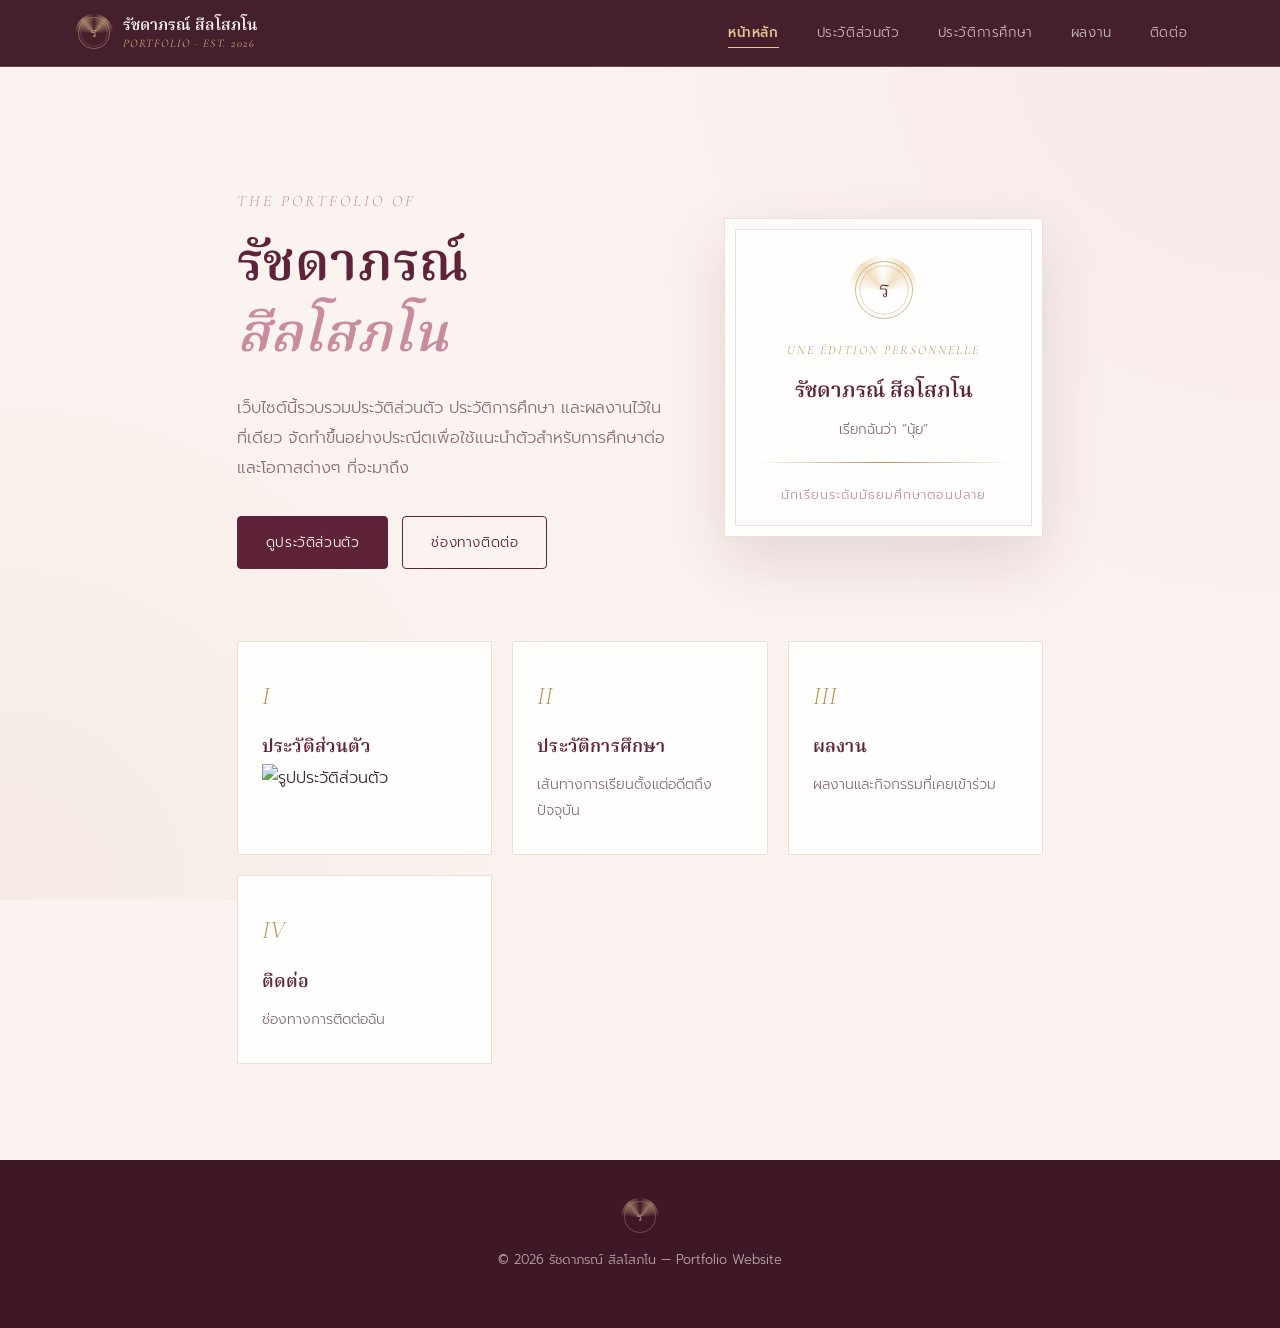
==== index.html @ cdd7ef82 "Update index.html" ====
<!DOCTYPE html>
<html lang="th">
<head>
<meta charset="UTF-8">
<meta name="viewport" content="width=device-width, initial-scale=1.0">
<title>Portfolio ของ รัชดาภรณ์ สีลโสภโน</title>
<link rel="stylesheet" href="style.css">
</head>
<body>

<nav class="topnav">
  <div class="brand">
    <span class="crest brand-crest">
      <svg viewBox="0 0 100 100" width="34" height="34" aria-hidden="true">
        <circle cx="50" cy="50" r="46" fill="none" stroke="var(--gold-light)" stroke-width="1.2"/>
        <circle cx="50" cy="50" r="39" fill="none" stroke="var(--gold-light)" stroke-width="0.6"/>
        <text x="50" y="61" text-anchor="middle" font-family="'Noto Serif Thai', serif" font-size="36" fill="var(--gold-light)">ร</text>
      </svg>
    </span>
    <span class="brand-text">
      <span class="brand-name">รัชดาภรณ์ สีลโสภโน</span>
      <span class="brand-sub">Portfolio · Est. 2026</span>
    </span>
  </div>
  <button class="nav-toggle" aria-label="เปิดเมนู">&#9776;</button>
  <ul class="navlinks">
    <li><a href="index.html" aria-current="page">หน้าหลัก</a></li>
    <li><a href="personal.html">ประวัติส่วนตัว</a></li>
    <li><a href="education.html">ประวัติการศึกษา</a></li>
    <li><a href="activities.html">ผลงาน</a></li>
    <li><a href="contact.html">ติดต่อ</a></li>
  </ul>
</nav>

<main>
  <section class="hero">
    <div>
      <span class="hero-eyebrow reveal">The Portfolio of</span>
      <h1 class="reveal" style="animation-delay:.08s">รัชดาภรณ์<br><span class="accent">สีลโสภโน</span></h1>
      <p class="lede reveal" style="animation-delay:.16s">
        เว็บไซต์นี้รวบรวมประวัติส่วนตัว ประวัติการศึกษา และผลงานไว้ในที่เดียว
        จัดทำขึ้นอย่างประณีตเพื่อใช้แนะนำตัวสำหรับการศึกษาต่อและโอกาสต่างๆ ที่จะมาถึง
      </p>
      <div class="hero-cta reveal" style="animation-delay:.24s">
        <a href="personal.html" class="btn btn-solid">ดูประวัติส่วนตัว</a>
        <a href="contact.html" class="btn btn-ghost">ช่องทางติดต่อ</a>
      </div>
    </div>

    <div class="nameplate reveal" style="animation-delay:.3s">
      <span class="crest" style="width:62px;height:62px;">
        <svg viewBox="0 0 100 100" width="62" height="62" aria-hidden="true">
          <circle cx="50" cy="50" r="46" fill="none" stroke="var(--gold)" stroke-width="1"/>
          <circle cx="50" cy="50" r="39" fill="none" stroke="var(--gold)" stroke-width="0.6"/>
          <text x="50" y="61" text-anchor="middle" font-family="'Noto Serif Thai', serif" font-size="36" fill="var(--wine)">ร</text>
        </svg>
      </span>
      <div class="np-caption">une édition personnelle</div>
      <div class="np-name">รัชดาภรณ์ สีลโสภโน</div>
      <div class="np-nick">เรียกฉันว่า “นุ้ย”</div>
      <hr>
      <div class="np-role">นักเรียนระดับมัธยมศึกษาตอนปลาย</div>
    </div>
  </section>

  <section>
    <div class="grid-links">
      <a class="link-card" href="personal.html">
        <span class="numeral">I</span>
        <h3>ประวัติส่วนตัว</h3>
<img src="images/รูปปกจ้า.jpg" alt="รูปประวัติส่วนตัว" width="200">
      </a>
      <a class="link-card" href="education.html">
        <span class="numeral">II</span>
        <h3>ประวัติการศึกษา</h3>
        <p>เส้นทางการเรียนตั้งแต่อดีตถึงปัจจุบัน</p>
      </a>
      <a class="link-card" href="activities.html">
        <span class="numeral">III</span>
        <h3>ผลงาน</h3>
        <p>ผลงานและกิจกรรมที่เคยเข้าร่วม</p>
      </a>
      <a class="link-card" href="contact.html">
        <span class="numeral">IV</span>
        <h3>ติดต่อ</h3>
        <p>ช่องทางการติดต่อฉัน</p>
      </a>
    </div>
  </section>
</main>

<footer>
  <span class="crest">
    <svg viewBox="0 0 100 100" width="34" height="34" aria-hidden="true">
      <circle cx="50" cy="50" r="46" fill="none" stroke="var(--gold-light)" stroke-width="1"/>
      <text x="50" y="61" text-anchor="middle" font-family="'Noto Serif Thai', serif" font-size="34" fill="var(--gold-light)">ร</text>
    </svg>
  </span>
  &copy; 2026 รัชดาภรณ์ สีลโสภโน — Portfolio Website
</footer>

<script src="script.js"></script>
</body>
</html>
---- style.css ----
@import url('https://fonts.googleapis.com/css2?family=Noto+Serif+Thai:wght@400;500;600;700&family=Prompt:wght@200;300;400;500;600&family=Cormorant+Garamond:ital@0;1&display=swap');

/* ==========================================================================
   รัชดาภรณ์ สีลโสภโน — Portfolio
   Direction: จริงจัง หรูหรา มินิมอล โทนชมพูเจ้าหญิง (blush / wine / antique gold)
   ========================================================================== */

:root {
  --blush:      #FBF3F0;   /* พื้นหลังหลัก ไอวอรี่อมชมพู */
  --paper:      #FFFEFC;   /* พื้นผิวการ์ด */
  --rose:       #C98BA0;   /* ชมพูฝุ่น — accent รอง */
  --rose-soft:  #F1DCE2;   /* ชมพูอ่อนมาก — เส้นขอบ/พื้นรอง */
  --wine:       #5E2338;   /* ไวน์เข้ม — หัวเรื่อง/ปุ่มหลัก */
  --wine-deep:  #3E1826;   /* ไวน์เข้มสุด — nav / footer */
  --gold:       #B9905A;   /* ทองโบราณ — เส้นบาง/กรอบ */
  --gold-light: #E4C793;   /* ทองอ่อน — ไฮไลต์ */
  --ink:        #3A2830;   /* ตัวอักษรหลัก */
  --ink-soft:   #8A6E77;   /* ตัวอักษรรอง */
  --line:       rgba(185, 144, 90, 0.28);
  --shadow:     rgba(94, 35, 56, 0.14);
  --radius:     4px;
  --radius-lg:  2px;
  --ease:       cubic-bezier(0.22, 1, 0.36, 1);
}

* { box-sizing: border-box; }

html { scroll-behavior: smooth; }

body {
  margin: 0;
  background: var(--blush);
  background-image:
    radial-gradient(circle at 100% 0%, rgba(201, 139, 160, 0.10), transparent 45%),
    radial-gradient(circle at 0% 100%, rgba(185, 144, 90, 0.08), transparent 40%);
  background-attachment: fixed;
  color: var(--ink);
  font-family: 'Prompt', sans-serif;
  font-weight: 300;
  font-size: 16px;
  line-height: 1.85;
  -webkit-font-smoothing: antialiased;
}

h1, h2, h3, .display {
  font-family: 'Noto Serif Thai', serif;
  font-weight: 600;
  color: var(--wine);
  margin: 0;
  letter-spacing: 0.2px;
}

a { color: inherit; text-decoration: none; }

::selection { background: var(--rose); color: #fff; }

/* ---------- utility: reveal-on-load ---------- */
.reveal {
  opacity: 0;
  transform: translateY(14px);
  animation: revealUp 0.9s var(--ease) forwards;
}
@keyframes revealUp {
  to { opacity: 1; transform: translateY(0); }
}

/* ---------- Crest — the signature mark ---------- */
.crest {
  position: relative;
  display: inline-flex;
  align-items: center;
  justify-content: center;
  flex-shrink: 0;
}

.crest svg { position: relative; z-index: 2; display: block; }

.crest::before {
  content: '';
  position: absolute;
  inset: -6%;
  border-radius: 50%;
  background: conic-gradient(from 0deg, transparent 0deg, var(--gold-light) 40deg, transparent 90deg, transparent 270deg, var(--gold-light) 320deg, transparent 360deg);
  animation: crestSweep 7s linear infinite;
  opacity: 0.55;
  z-index: 1;
}

@keyframes crestSweep {
  to { transform: rotate(360deg); }
}

/* ---------- Top navigation ---------- */
.topnav {
  position: sticky;
  top: 0;
  z-index: 60;
  display: flex;
  align-items: center;
  justify-content: space-between;
  padding: 16px 6vw;
  background: rgba(62, 24, 38, 0.97);
  backdrop-filter: blur(6px);
  border-bottom: 1px solid rgba(228, 199, 147, 0.25);
}

.brand {
  display: flex;
  align-items: center;
  gap: 12px;
  color: #F6E9EC;
}

.brand-crest { width: 34px; height: 34px; }

.brand-text { display: flex; flex-direction: column; line-height: 1.25; }
.brand-name  { font-family: 'Noto Serif Thai', serif; font-size: 0.98rem; font-weight: 600; color: #FBF3F0; }
.brand-sub   { font-family: 'Cormorant Garamond', serif; font-style: italic; font-size: 0.72rem; letter-spacing: 1.5px; color: var(--gold-light); text-transform: uppercase; }

.navlinks {
  display: flex;
  gap: 6px;
  list-style: none;
  margin: 0;
  padding: 0;
}

.navlinks a {
  position: relative;
  padding: 8px 16px;
  font-size: 0.83rem;
  letter-spacing: 0.6px;
  color: rgba(251, 243, 240, 0.72);
  transition: color 0.25s var(--ease);
}

.navlinks a::after {
  content: '';
  position: absolute;
  left: 16px;
  right: 16px;
  bottom: 3px;
  height: 1px;
  background: var(--gold-light);
  transform: scaleX(0);
  transform-origin: left;
  transition: transform 0.3s var(--ease);
}

.navlinks a:hover { color: #fff; }
.navlinks a:hover::after { transform: scaleX(1); }

.navlinks a[aria-current="page"] { color: var(--gold-light); font-weight: 500; }
.navlinks a[aria-current="page"]::after { transform: scaleX(1); }

.nav-toggle {
  display: none;
  background: none;
  border: 1px solid rgba(228, 199, 147, 0.4);
  color: var(--gold-light);
  font-size: 1.2rem;
  line-height: 1;
  padding: 8px 12px;
  border-radius: var(--radius);
  cursor: pointer;
}

@media (max-width: 780px) {
  .nav-toggle { display: block; }
  .navlinks {
    position: absolute;
    top: 100%;
    left: 0;
    right: 0;
    flex-direction: column;
    background: var(--wine-deep);
    padding: 8px 6vw 18px;
    display: none;
    gap: 2px;
    border-bottom: 1px solid rgba(228, 199, 147, 0.25);
  }
  .navlinks.open { display: flex; }
  .navlinks a { padding: 13px 6px; }
  .navlinks a::after { left: 6px; right: 6px; }
}

/* ---------- Page shell ---------- */
main {
  max-width: 960px;
  margin: 0 auto;
  padding: 64px 6vw 96px;
}

.page-header {
  margin-bottom: 48px;
  display: flex;
  flex-direction: column;
  gap: 10px;
}

.eyebrow {
  font-family: 'Cormorant Garamond', serif;
  font-style: italic;
  font-size: 0.95rem;
  letter-spacing: 2px;
  color: var(--rose);
}

.page-header h1 { font-size: clamp(1.9rem, 4vw, 2.6rem); }

.rule {
  display: flex;
  align-items: center;
  gap: 14px;
  margin-top: 6px;
}
.rule::before, .rule::after {
  content: '';
  flex: 1;
  height: 1px;
  background: linear-gradient(90deg, var(--gold), transparent);
}
.rule::after { background: linear-gradient(270deg, var(--gold), transparent); }
.rule span {
  width: 6px; height: 6px;
  background: var(--gold);
  transform: rotate(45deg);
  flex-shrink: 0;
}

/* ---------- Hero (index) ---------- */
.hero {
  display: grid;
  grid-template-columns: 1.15fr 0.85fr;
  gap: 56px;
  align-items: center;
  padding: 56px 0 64px;
}

@media (max-width: 800px) {
  .hero { grid-template-columns: 1fr; padding-top: 36px; }
}

.hero-eyebrow {
  font-family: 'Cormorant Garamond', serif;
  font-style: italic;
  font-size: 1rem;
  letter-spacing: 3px;
  color: var(--rose);
  text-transform: uppercase;
  display: inline-block;
}

.hero h1 {
  font-size: clamp(2.2rem, 5vw, 3.3rem);
  line-height: 1.35;
  margin-top: 14px;
}

.hero .accent { color: var(--rose); font-style: italic; font-family: 'Noto Serif Thai', serif; }

.hero p.lede {
  color: var(--ink-soft);
  font-size: 1.02rem;
  margin-top: 20px;
  max-width: 48ch;
  font-weight: 300;
}

.hero-cta {
  margin-top: 32px;
  display: flex;
  gap: 14px;
  flex-wrap: wrap;
}

.btn {
  font-family: 'Prompt', sans-serif;
  font-size: 0.85rem;
  letter-spacing: 0.6px;
  padding: 13px 28px;
  border-radius: var(--radius);
  border: 1px solid var(--wine);
  transition: transform 0.25s var(--ease), background 0.25s var(--ease), color 0.25s var(--ease), box-shadow 0.25s var(--ease);
  display: inline-block;
}

.btn-solid { background: var(--wine); color: #FBF3F0; }
.btn-solid:hover { background: var(--wine-deep); transform: translateY(-2px); box-shadow: 0 10px 24px var(--shadow); }

.btn-ghost { color: var(--wine); }
.btn-ghost:hover { background: var(--wine); color: #FBF3F0; transform: translateY(-2px); }

/* ---------- Nameplate card (hero, index) ---------- */
.nameplate {
  position: relative;
  background: var(--paper);
  border: 1px solid var(--line);
  padding: 40px 30px 30px;
  text-align: center;
  box-shadow: 0 26px 60px var(--shadow);
}

.nameplate::before {
  content: '';
  position: absolute;
  inset: 10px;
  border: 1px solid var(--rose-soft);
  pointer-events: none;
}

.nameplate .crest { width: 62px; height: 62px; margin-bottom: 18px; }

.nameplate .np-caption {
  font-family: 'Cormorant Garamond', serif;
  font-style: italic;
  font-size: 0.78rem;
  letter-spacing: 2px;
  color: var(--gold);
  text-transform: uppercase;
}

.nameplate .np-name {
  font-family: 'Noto Serif Thai', serif;
  font-size: 1.3rem;
  font-weight: 600;
  color: var(--wine);
  margin-top: 10px;
}

.nameplate .np-nick {
  font-size: 0.85rem;
  color: var(--ink-soft);
  margin-top: 6px;
}

.nameplate hr {
  border: none;
  height: 1px;
  background: linear-gradient(90deg, transparent, var(--gold), transparent);
  margin: 20px 0;
}

.nameplate .np-role {
  font-size: 0.78rem;
  letter-spacing: 1px;
  color: var(--rose);
}

/* ---------- Edition cards (index nav grid) ---------- */
.grid-links {
  display: grid;
  grid-template-columns: repeat(auto-fit, minmax(200px, 1fr));
  gap: 20px;
  margin-top: 8px;
}

.link-card {
  position: relative;
  background: var(--paper);
  border: 1px solid var(--line);
  padding: 30px 24px;
  transition: transform 0.3s var(--ease), box-shadow 0.3s var(--ease), border-color 0.3s var(--ease);
  overflow: hidden;
}

.link-card::before {
  content: '';
  position: absolute;
  left: 0; top: 0; bottom: 0;
  width: 3px;
  background: var(--rose);
  transform: scaleY(0);
  transform-origin: bottom;
  transition: transform 0.35s var(--ease);
}

.link-card:hover {
  transform: translateY(-6px);
  box-shadow: 0 20px 40px var(--shadow);
  border-color: var(--gold);
}
.link-card:hover::before { transform: scaleY(1); }

.link-card .numeral {
  font-family: 'Cormorant Garamond', serif;
  font-style: italic;
  font-size: 1.6rem;
  color: var(--gold);
}

.link-card h3 { margin-top: 12px; font-size: 1.12rem; }
.link-card p { color: var(--ink-soft); font-size: 0.88rem; margin: 8px 0 0; }

/* ---------- Section shell (inner pages) ---------- */
.card {
  background: var(--paper);
  border: 1px solid var(--line);
  padding: 34px 6vw 34px 34px;
  margin-bottom: 24px;
}

@media (max-width: 620px) {
  .card { padding: 26px; }
}

/* ---------- Personal page: framed profile ---------- */
.profile-block {
  display: flex;
  gap: 36px;
  align-items: flex-start;
  flex-wrap: wrap;
}

.frame {
  position: relative;
  width: 178px;
  height: 222px;
  flex-shrink: 0;
  background: var(--rose-soft);
}

.frame img { width: 100%; height: 100%; object-fit: cover; display: block; }

.frame::before, .frame::after,
.frame .fc1, .frame .fc2 {
  content: '';
  position: absolute;
  width: 20px; height: 20px;
  border-color: var(--gold);
  border-style: solid;
  border-width: 0;
}
.frame::before { top: -7px; left: -7px; border-top-width: 2px; border-left-width: 2px; }
.frame::after  { bottom: -7px; right: -7px; border-bottom-width: 2px; border-right-width: 2px; }
.frame .fc1    { top: -7px; right: -7px; border-top-width: 2px; border-right-width: 2px; }
.frame .fc2    { bottom: -7px; left: -7px; border-bottom-width: 2px; border-left-width: 2px; }

dl.info-list {
  display: grid;
  grid-template-columns: max-content 1fr;
  gap: 14px 26px;
  margin: 0;
  align-content: start;
  padding-top: 4px;
}
dl.info-list dt {
  font-family: 'Cormorant Garamond', serif;
  font-style: italic;
  color: var(--rose);
  font-size: 0.92rem;
  white-space: nowrap;
}
dl.info-list dd {
  margin: 0;
  font-weight: 500;
  color: var(--wine);
  letter-spacing: 0.2px;
}

/* ---------- Education: chapter list ---------- */
.chapters {
  list-style: none;
  margin: 0;
  padding: 0;
  border-left: 1px solid var(--gold);
}

.chapters li {
  position: relative;
  padding: 2px 0 34px 30px;
}
.chapters li:last-child { padding-bottom: 4px; }

.chapters li::before {
  content: '';
  position: absolute;
  left: -5px;
  top: 8px;
  width: 9px; height: 9px;
  background: var(--paper);
  border: 2px solid var(--rose);
  transform: rotate(45deg);
}

.chapters .era {
  font-family: 'Cormorant Garamond', serif;
  font-style: italic;
  color: var(--gold);
  font-weight: 600;
  font-size: 0.92rem;
  display: block;
}

.chapters h3 { margin-top: 6px; font-size: 1.08rem; }
.chapters p { color: var(--ink-soft); margin: 6px 0 0; font-size: 0.92rem; }

/* ---------- Works / activities grid ---------- */
.work-grid {
  display: grid;
  grid-template-columns: repeat(auto-fit, minmax(250px, 1fr));
  gap: 22px;
}

.work-card {
  background: var(--paper);
  border: 1px solid var(--line);
  padding: 24px;
  transition: transform 0.3s var(--ease), box-shadow 0.3s var(--ease);
}
.work-card:hover { transform: translateY(-5px); box-shadow: 0 18px 36px var(--shadow); }

.work-card .thumb {
  position: relative;
  width: 100%;
  aspect-ratio: 4 / 3;
  background: var(--rose-soft);
  border: 1px solid var(--line);
  display: flex;
  align-items: center;
  justify-content: center;
  color: var(--ink-soft);
  font-family: 'Cormorant Garamond', serif;
  font-style: italic;
  font-size: 0.9rem;
  overflow: hidden;
  margin-bottom: 16px;
}
.work-card .thumb img { width: 100%; height: 100%; object-fit: cover; }

.work-card h3 { font-size: 1.02rem; }
.work-card p { color: var(--ink-soft); font-size: 0.88rem; margin: 8px 0 0; }

.tag {
  display: inline-block;
  margin-top: 14px;
  font-size: 0.7rem;
  letter-spacing: 1px;
  color: var(--wine);
  border: 1px solid var(--gold);
  padding: 4px 12px;
  text-transform: uppercase;
}

/* ---------- Contact ---------- */
.contact-grid {
  display: grid;
  grid-template-columns: repeat(auto-fit, minmax(230px, 1fr));
  gap: 18px;
}

.contact-item {
  display: flex;
  align-items: center;
  gap: 16px;
}

.contact-icon {
  width: 46px; height: 46px;
  border-radius: 50%;
  border: 1px solid var(--gold);
  color: var(--wine);
  display: flex;
  align-items: center;
  justify-content: center;
  flex-shrink: 0;
  transition: background 0.25s var(--ease), color 0.25s var(--ease);
}
.contact-item:hover .contact-icon { background: var(--wine); color: var(--gold-light); }

.contact-icon svg { width: 18px; height: 18px; }

.contact-item .label {
  font-family: 'Cormorant Garamond', serif;
  font-style: italic;
  font-size: 0.82rem;
  color: var(--rose);
}
.contact-item .value { font-weight: 500; color: var(--ink); margin-top: 2px; }

.note {
  background: rgba(185, 144, 90, 0.10);
  border: 1px dashed var(--gold);
  padding: 16px 20px;
  font-size: 0.86rem;
  color: var(--ink-soft);
  margin-top: 4px;
}

/* ---------- Footer ---------- */
footer {
  display: flex;
  flex-direction: column;
  align-items: center;
  gap: 14px;
  text-align: center;
  padding: 40px 6vw 56px;
  color: rgba(251, 243, 240, 0.65);
  font-size: 0.8rem;
  background: var(--wine-deep);
}

footer .crest { width: 34px; height: 34px; opacity: 0.9; }

/* ---------- Accessibility ---------- */
@media (prefers-reduced-motion: reduce) {
  * { animation: none !important; transition: none !important; }
  html { scroll-behavior: auto; }
}

a:focus-visible, button:focus-visible {
  outline: 2px solid var(--gold);
  outline-offset: 3px;
}
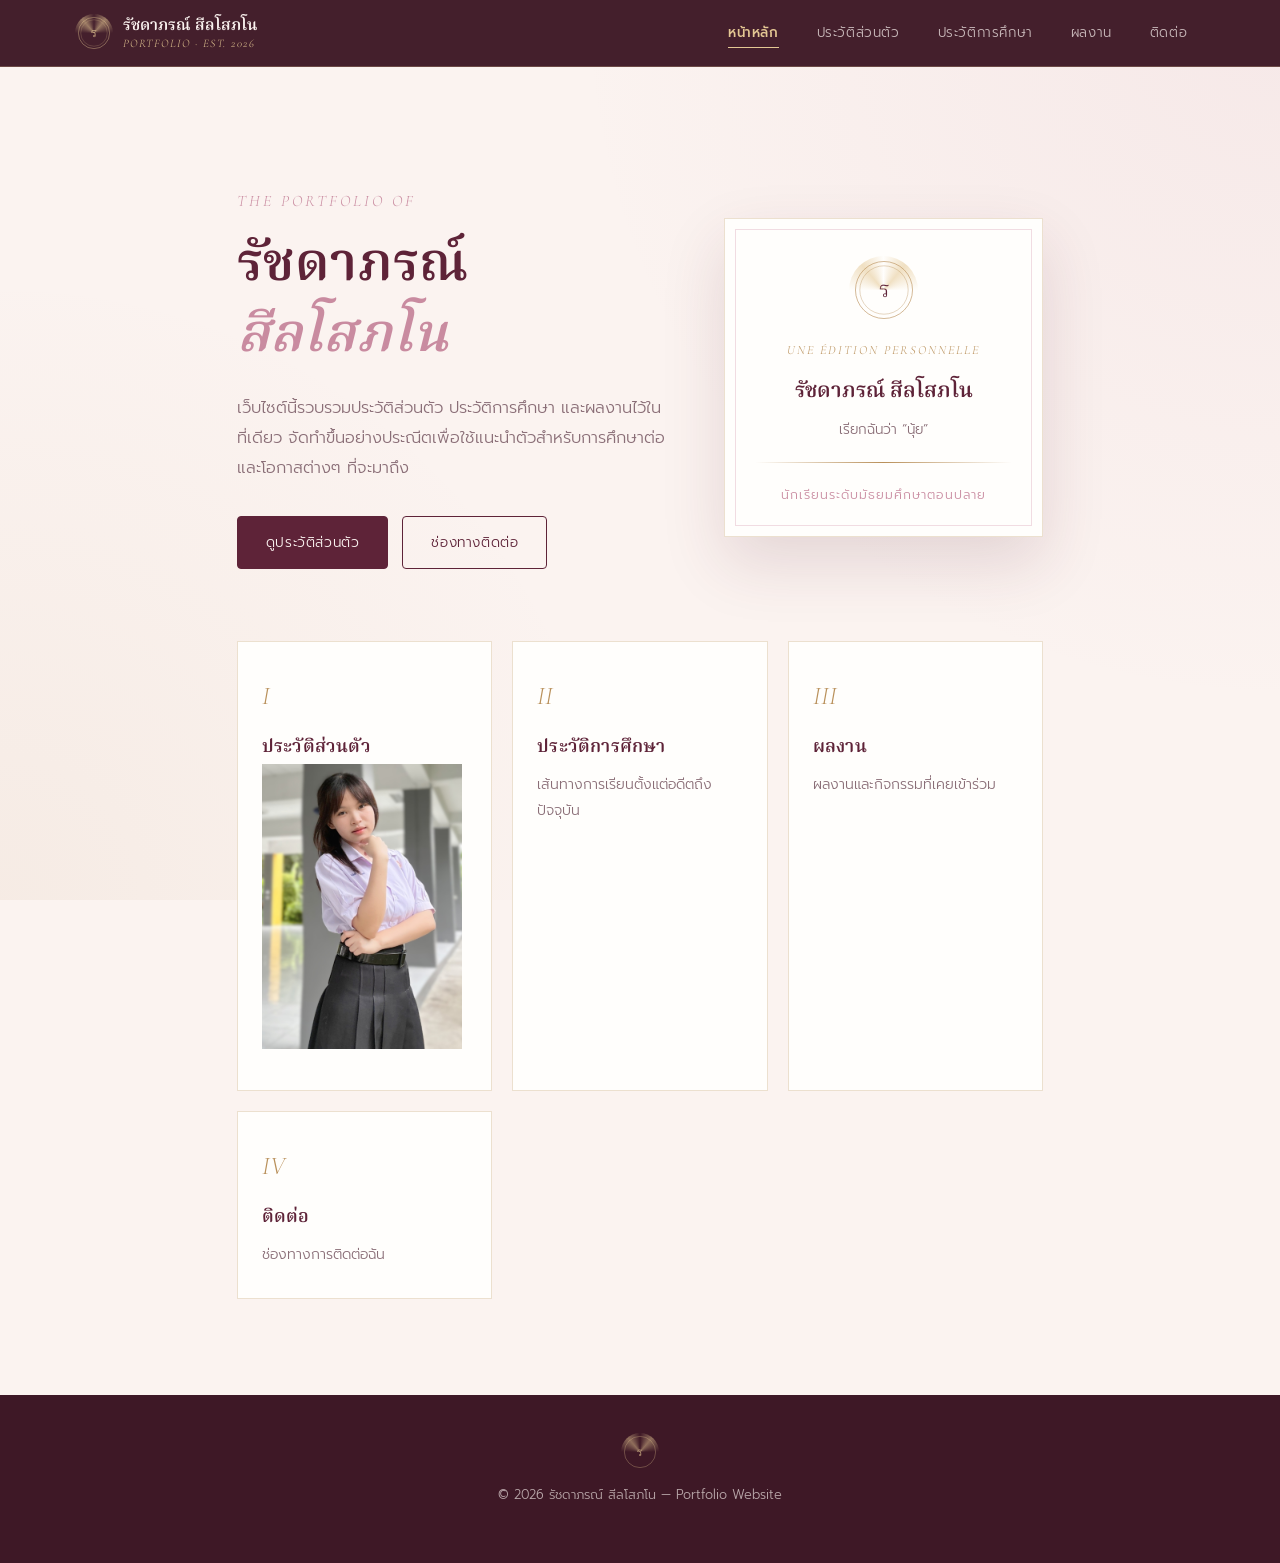
==== commit de7a2463: "Add width attribute to personal image" ====
(no text change in the page or its own stylesheets)
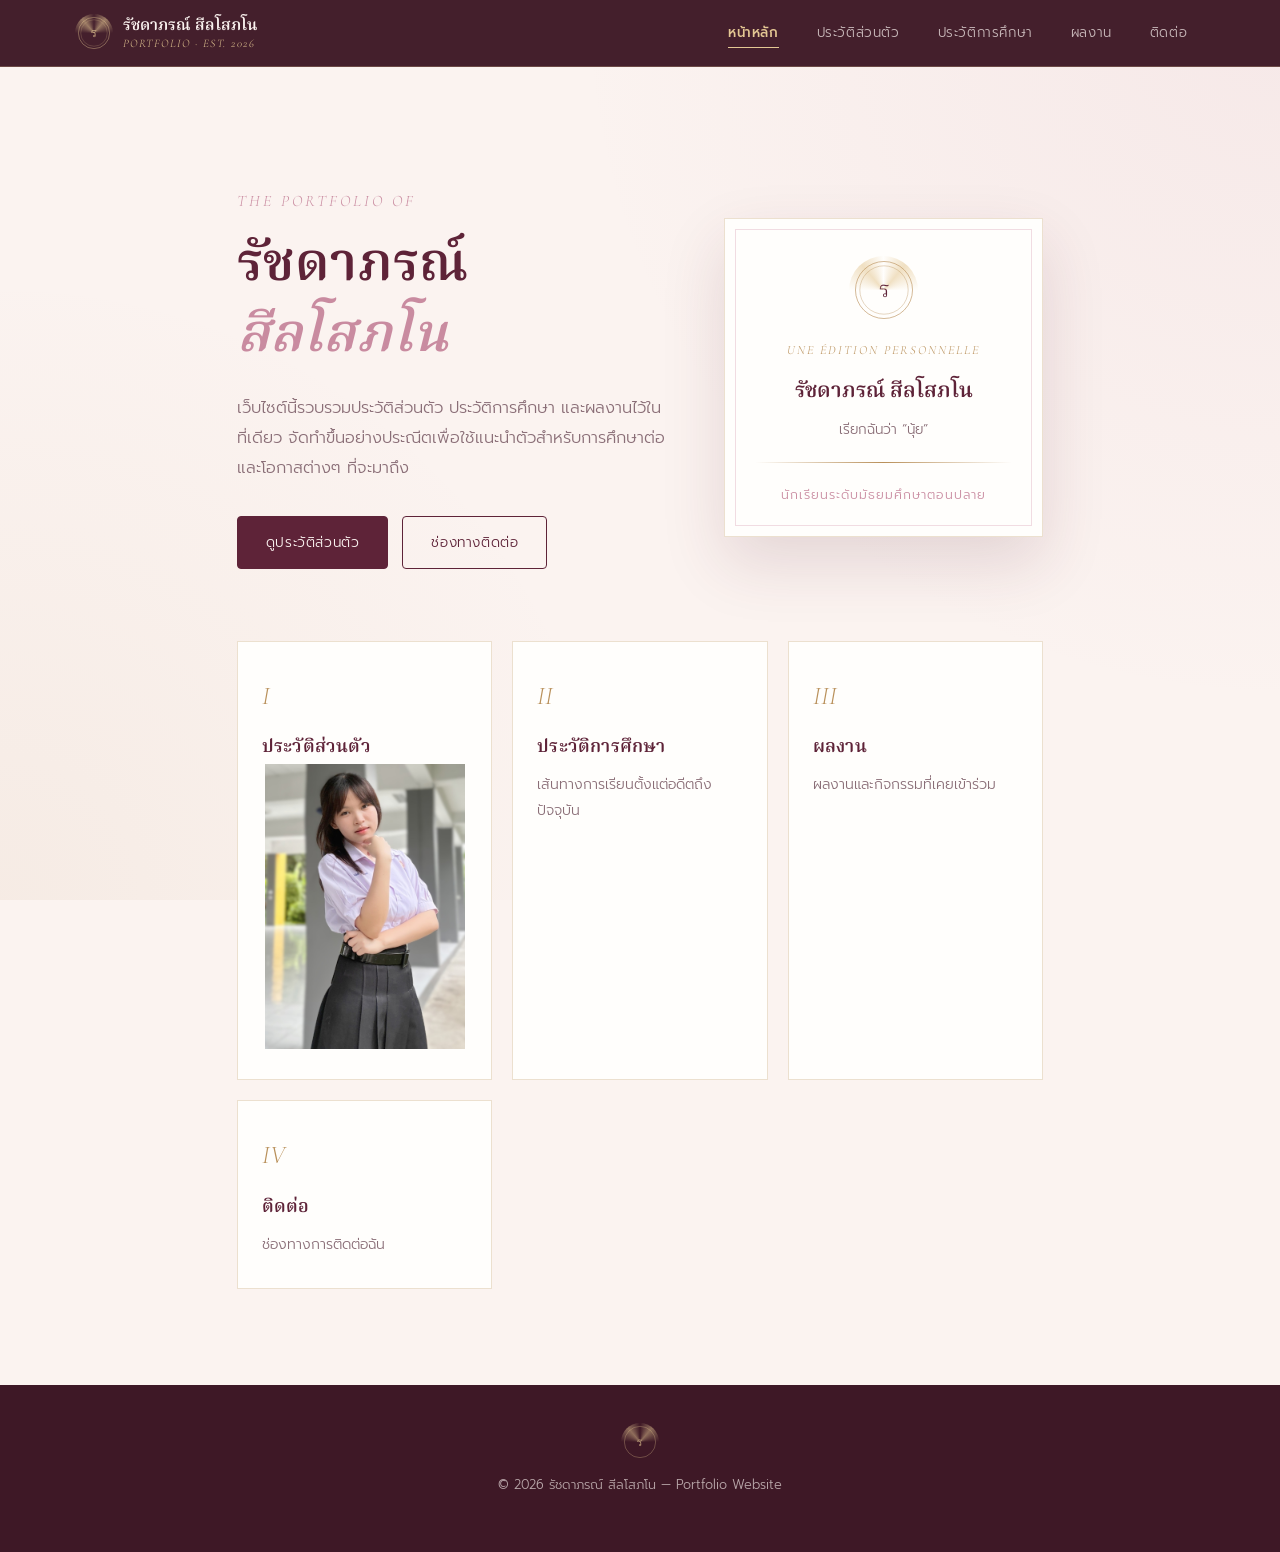
==== commit 21b0d249: "Add inline styles to personal image in index.html Updated image tag to include inline styles for bet" ====
--- a/index.html
+++ b/index.html
@@ -68,7 +68,8 @@
       <a class="link-card" href="personal.html">
         <span class="numeral">I</span>
         <h3>ประวัติส่วนตัว</h3>
-<img src="images/รูปปกจ้า.jpg" alt="รูปประวัติส่วนตัว" width="200">
+<img src="images/รูปปกจ้า.jpg" alt="รูปประวัติส่วนตัว"
+style="width:200px; height:auto; display:block; margin:auto;">
       </a>
       <a class="link-card" href="education.html">
         <span class="numeral">II</span>
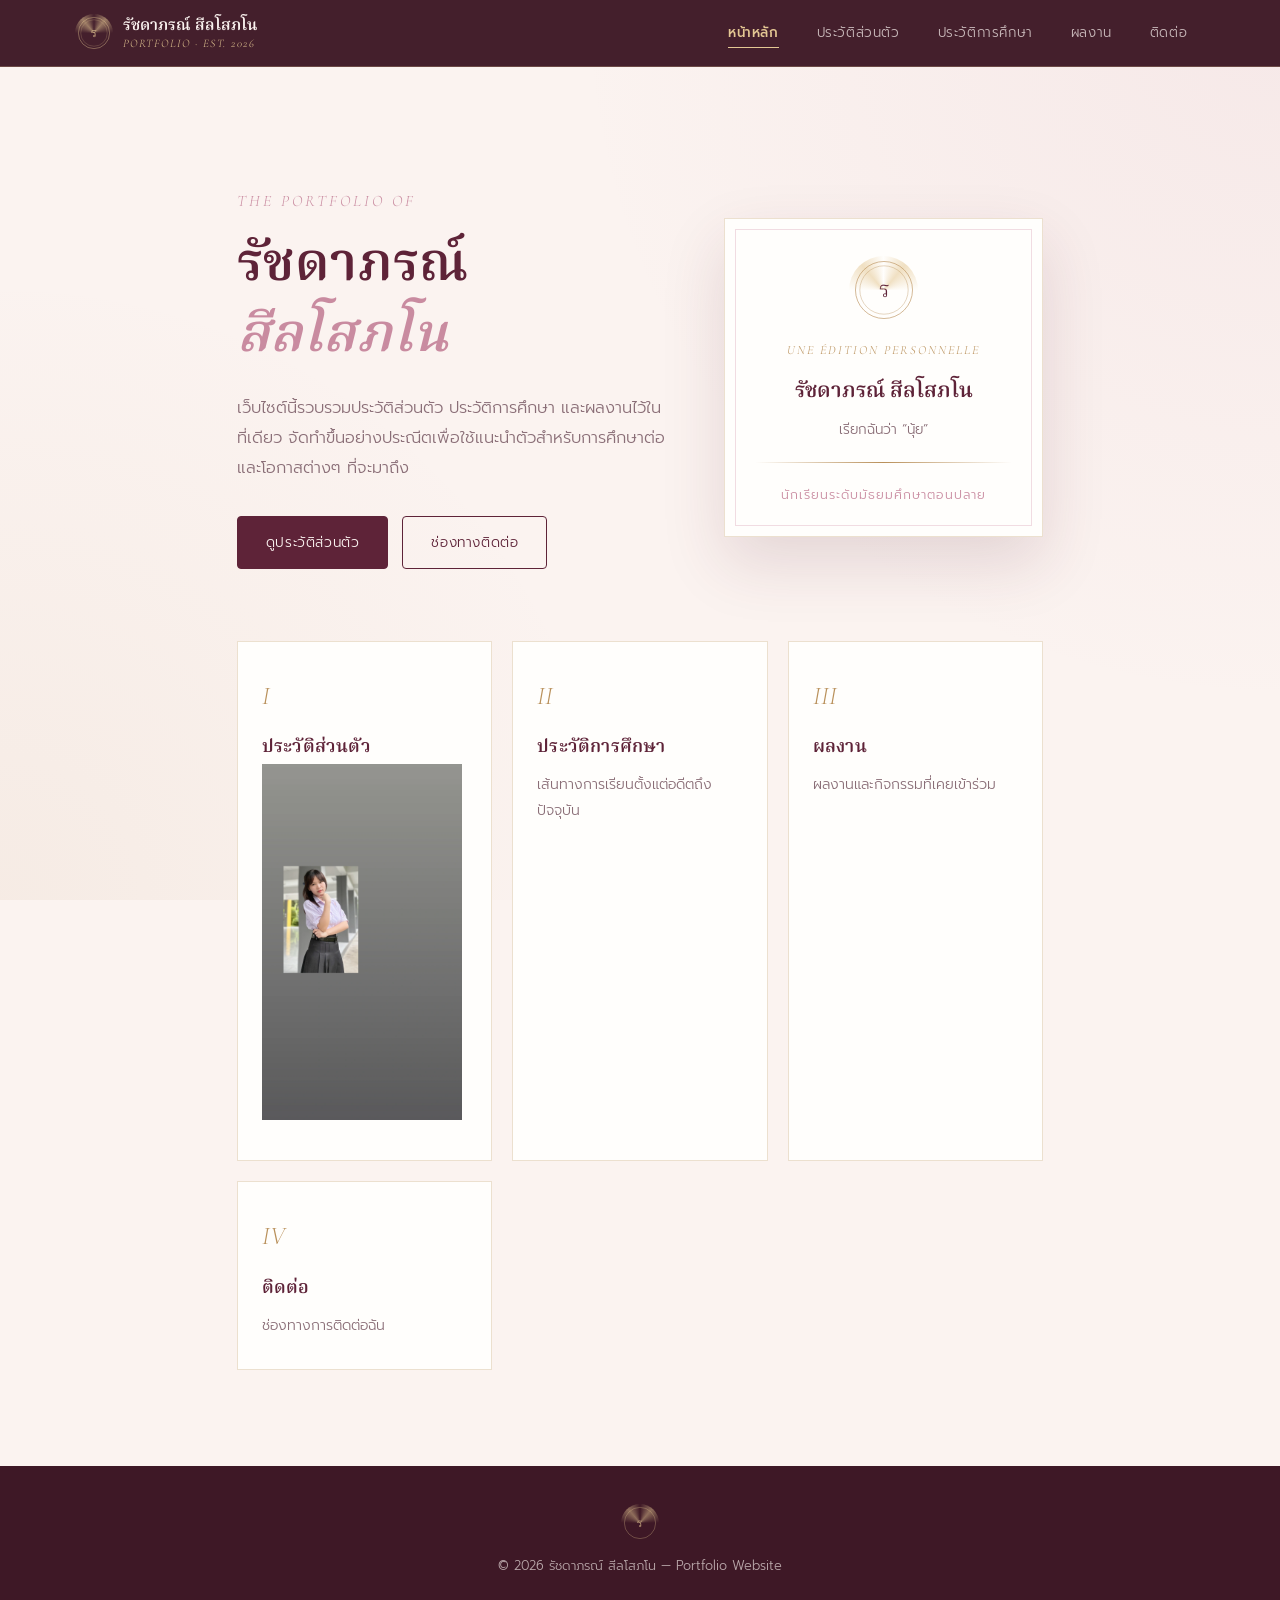
==== commit e7ee2d27: "Replace personal image with a new one" ====
--- a/index.html
+++ b/index.html
@@ -68,8 +68,7 @@
       <a class="link-card" href="personal.html">
         <span class="numeral">I</span>
         <h3>ประวัติส่วนตัว</h3>
-<img src="images/รูปปกจ้า.jpg" alt="รูปประวัติส่วนตัว"
-style="width:200px; height:auto; display:block; margin:auto;">
+<img src="images/IMG_20260719_225950_514.webp" alt="รูปประวัติส่วนตัว" width="200">
       </a>
       <a class="link-card" href="education.html">
         <span class="numeral">II</span>
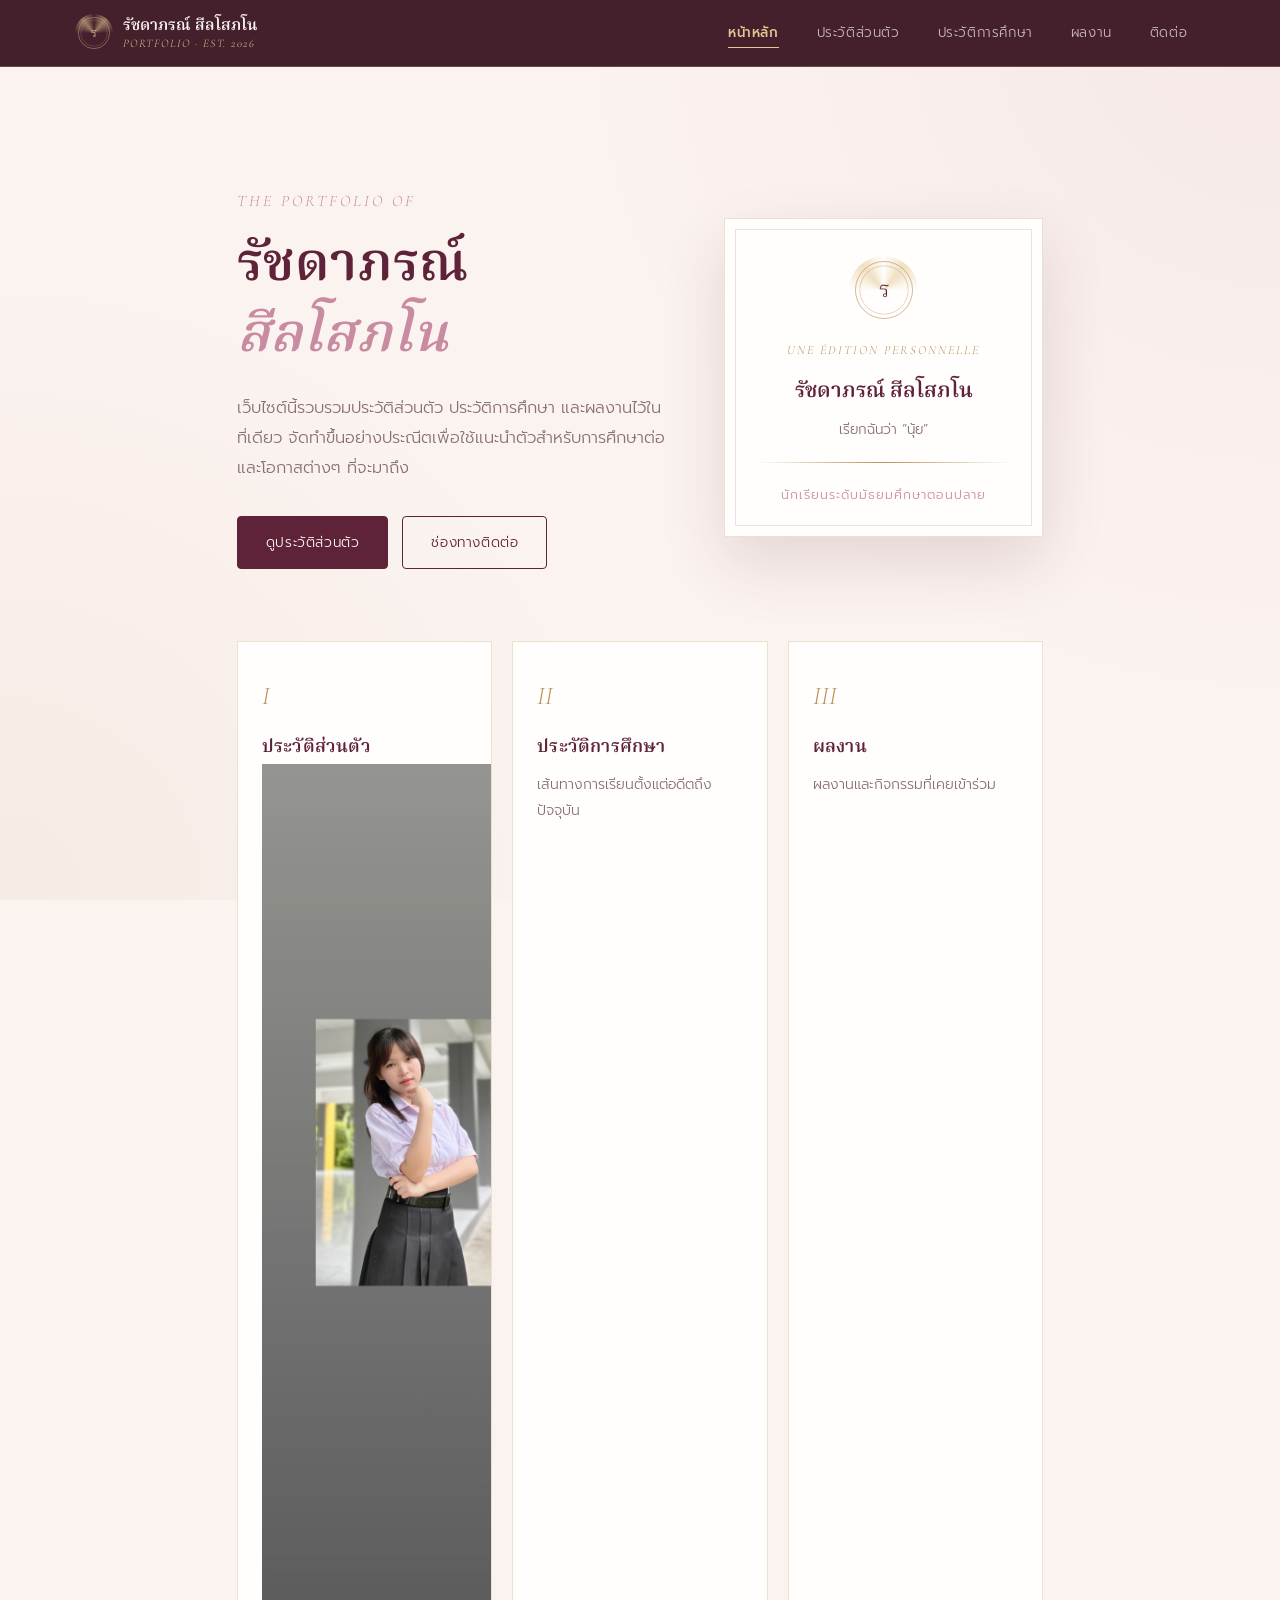
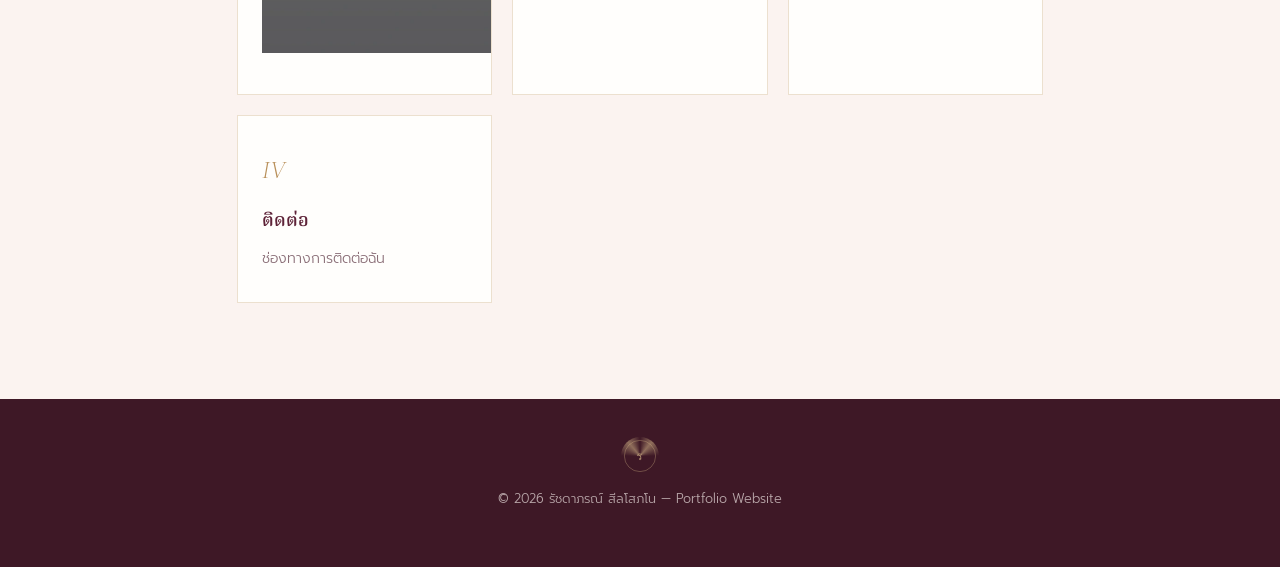
==== commit 7597b386: "Change image width in personal history link Updated image width for personal history section." ====
--- a/index.html
+++ b/index.html
@@ -68,7 +68,7 @@
       <a class="link-card" href="personal.html">
         <span class="numeral">I</span>
         <h3>ประวัติส่วนตัว</h3>
-<img src="images/IMG_20260719_225950_514.webp" alt="รูปประวัติส่วนตัว" width="200">
+<img src="images/IMG_20260719_225950_514.webp" alt="รูปประวัติส่วนตัว" width="500">
       </a>
       <a class="link-card" href="education.html">
         <span class="numeral">II</span>
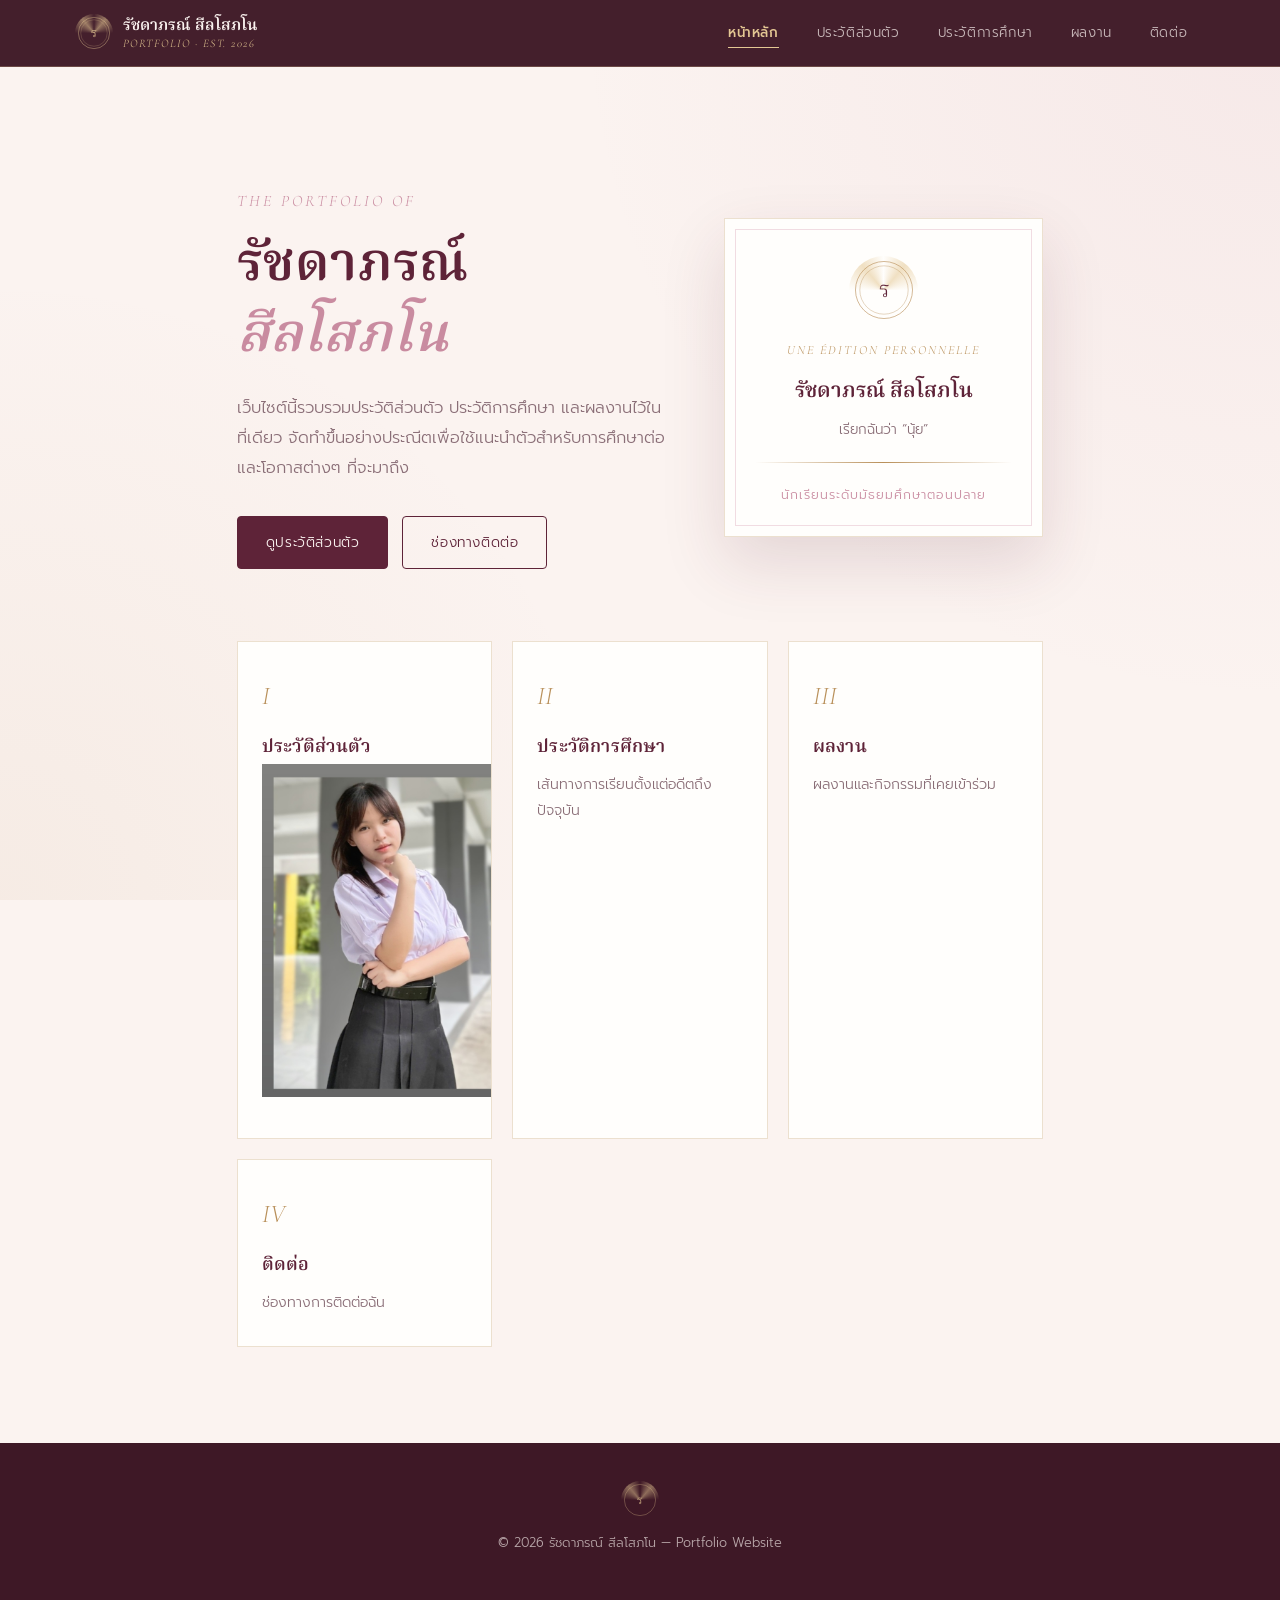
==== commit 1a48383a: "Update image source in index.html" ====
--- a/index.html
+++ b/index.html
@@ -68,7 +68,7 @@
       <a class="link-card" href="personal.html">
         <span class="numeral">I</span>
         <h3>ประวัติส่วนตัว</h3>
-<img src="images/IMG_20260719_225950_514.webp" alt="รูปประวัติส่วนตัว" width="500">
+<img src="images/มาก.jpg" alt="รูปผลงาน" width="250">
       </a>
       <a class="link-card" href="education.html">
         <span class="numeral">II</span>
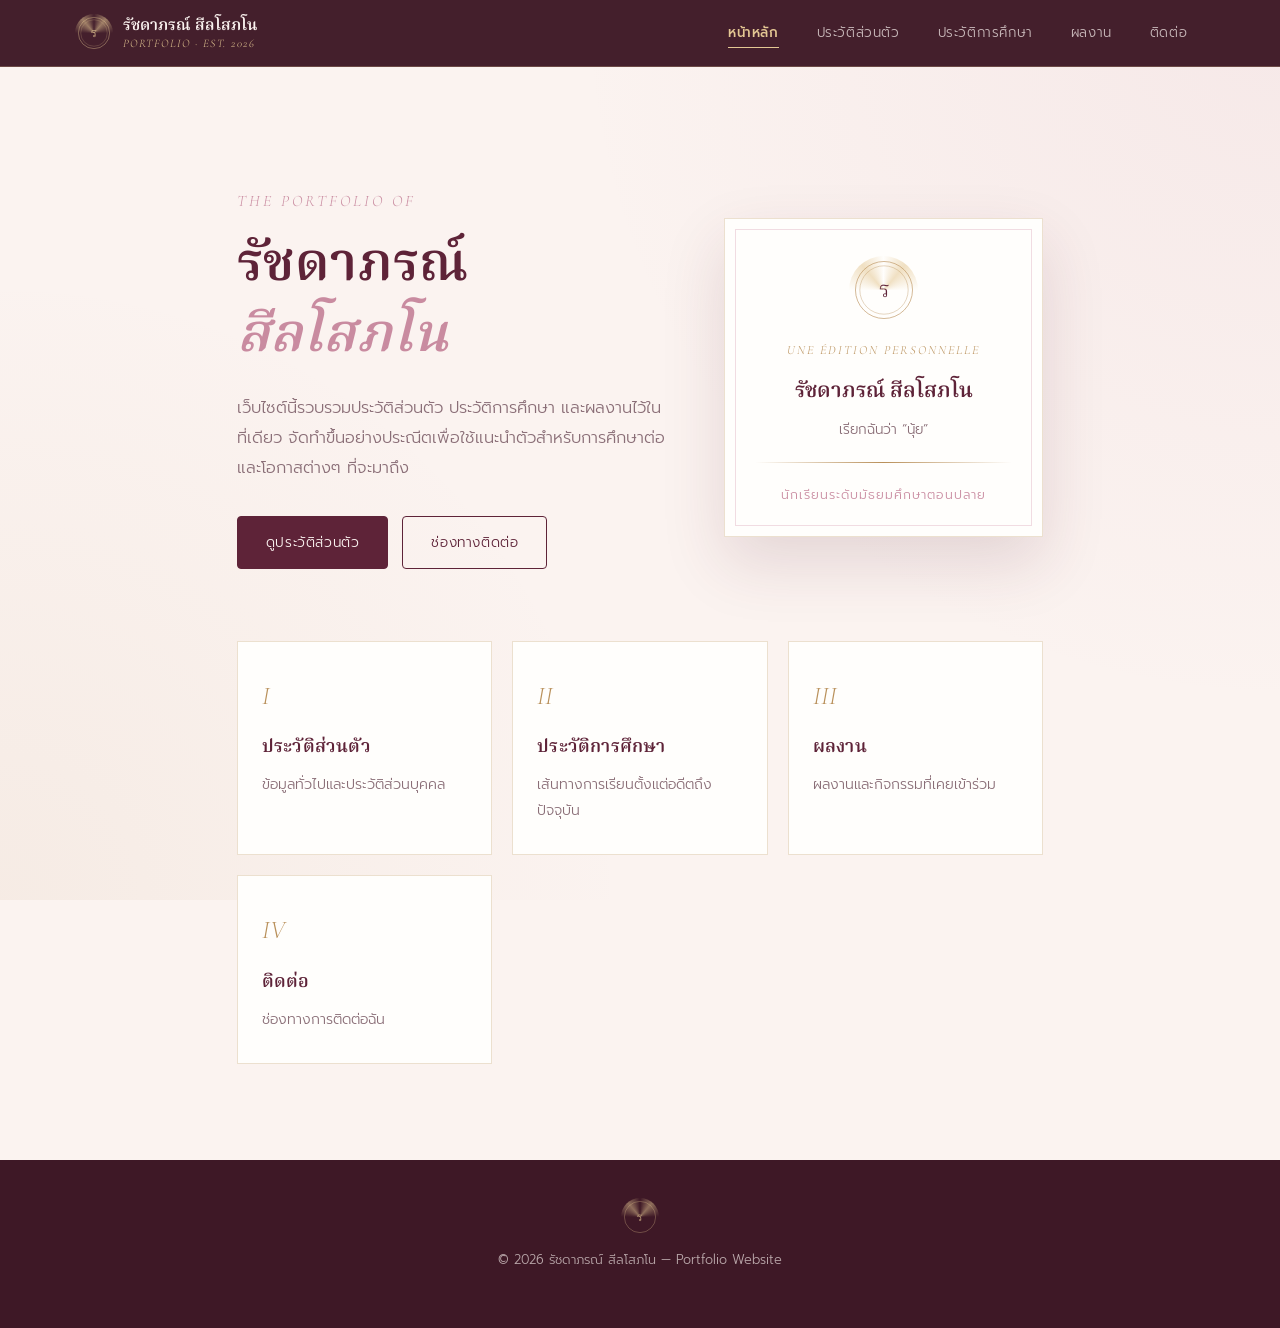
==== commit 99265782: "Update index.html" ====
--- a/index.html
+++ b/index.html
@@ -68,7 +68,7 @@
       <a class="link-card" href="personal.html">
         <span class="numeral">I</span>
         <h3>ประวัติส่วนตัว</h3>
-<img src="images/มาก.jpg" alt="รูปผลงาน" width="250">
+        <p>ข้อมูลทั่วไปและประวัติส่วนบุคคล</p>
       </a>
       <a class="link-card" href="education.html">
         <span class="numeral">II</span>
